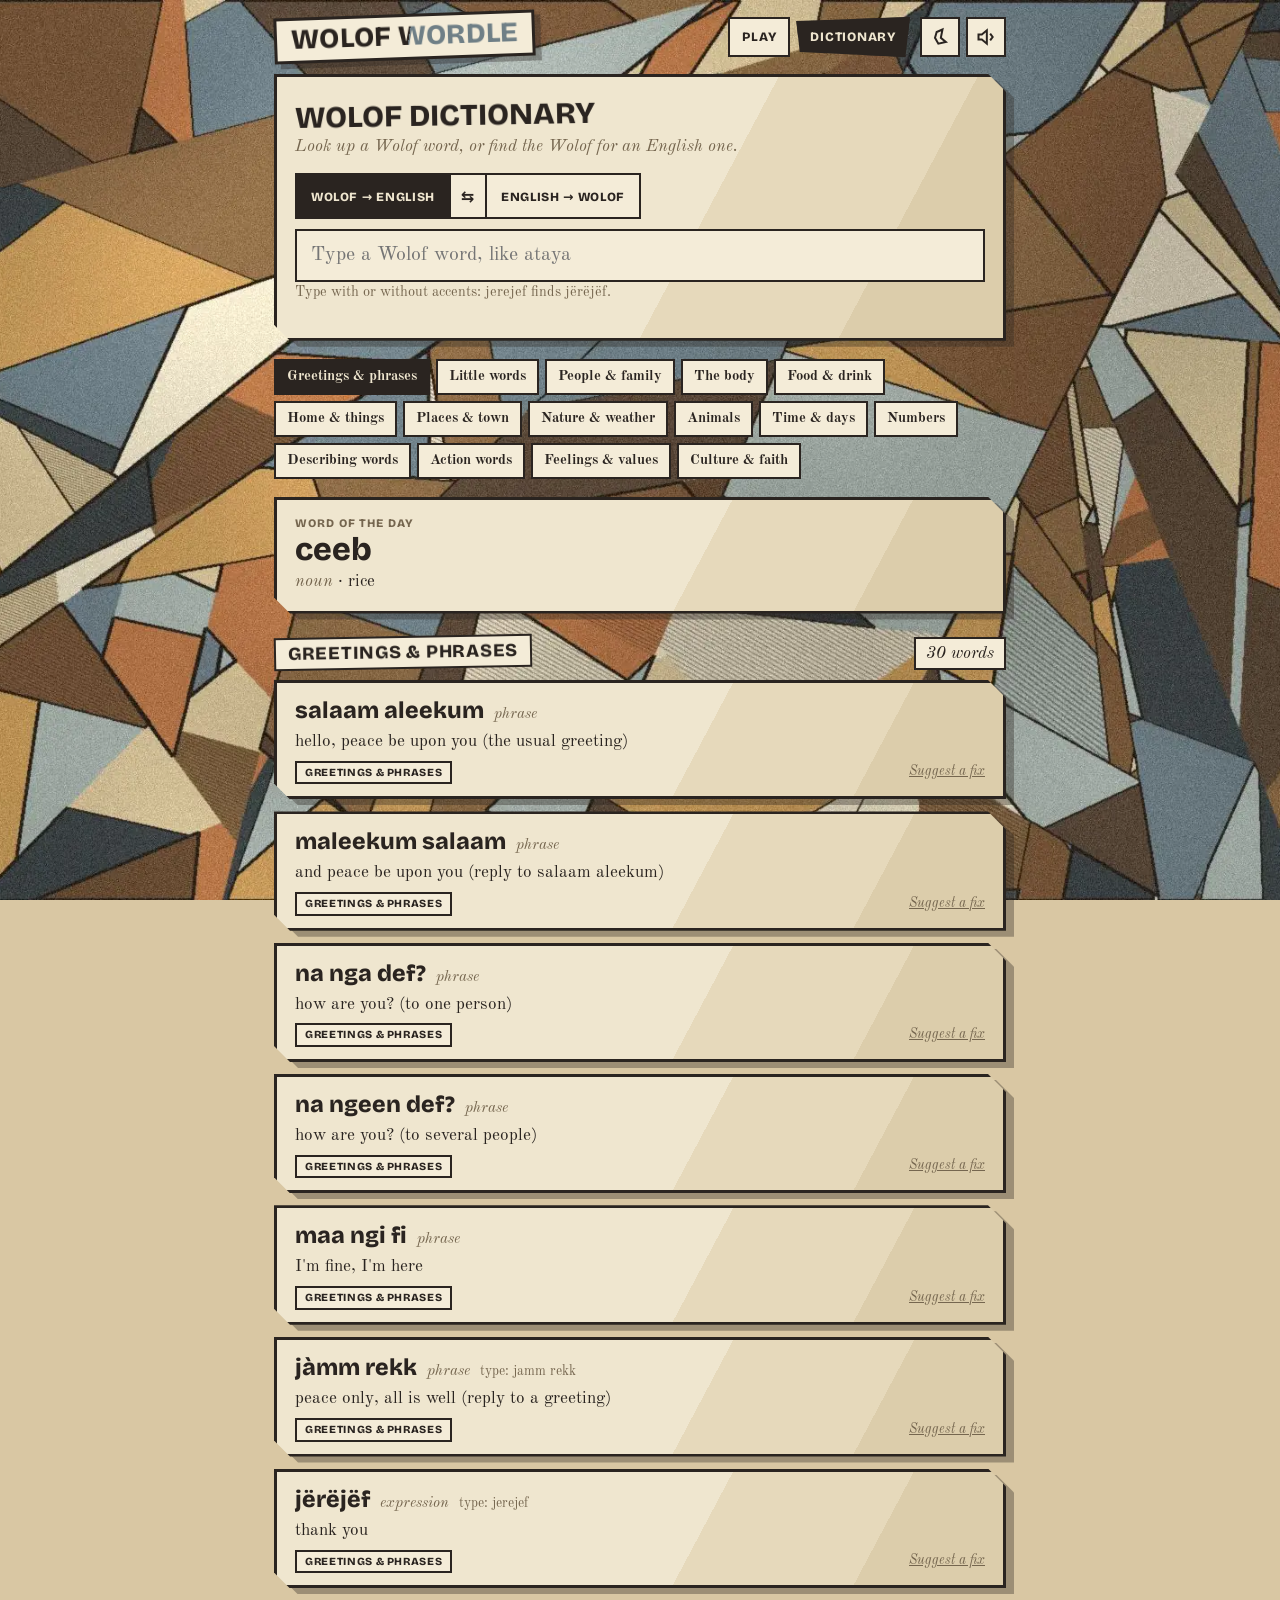
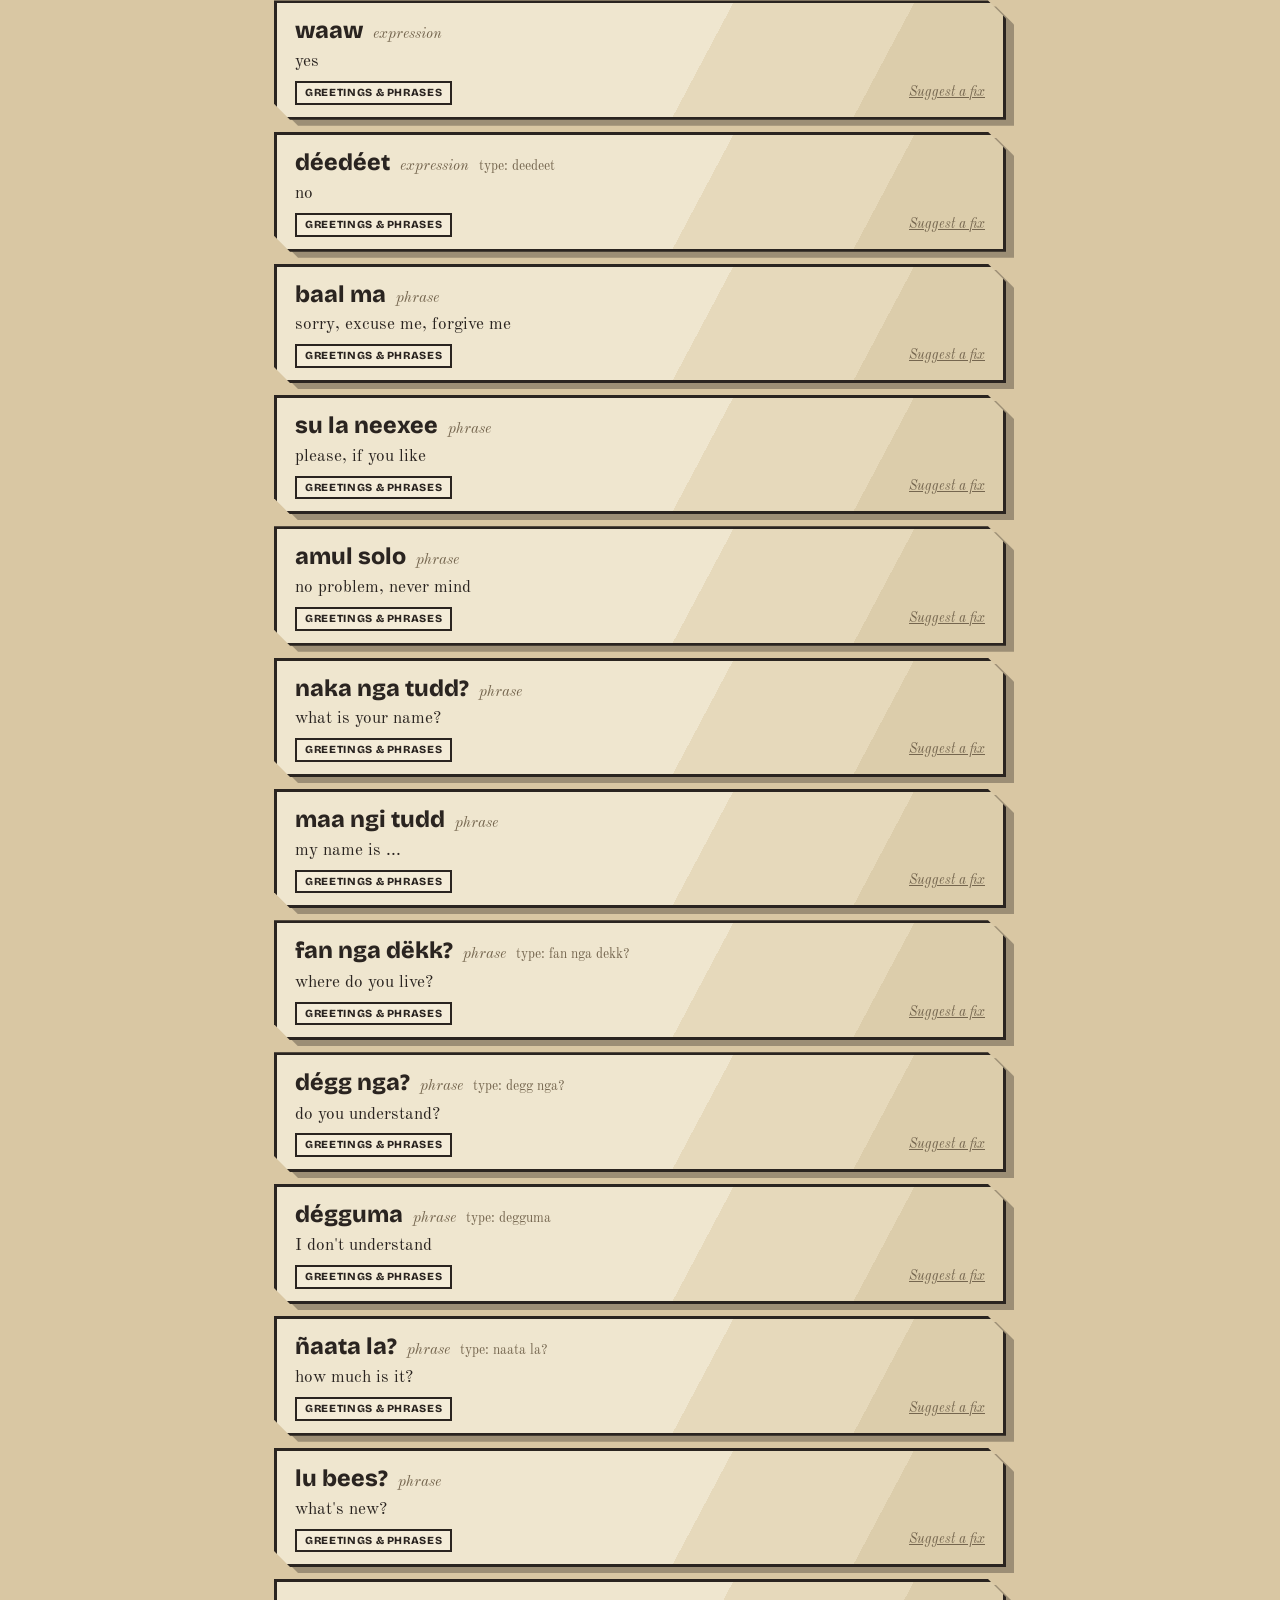
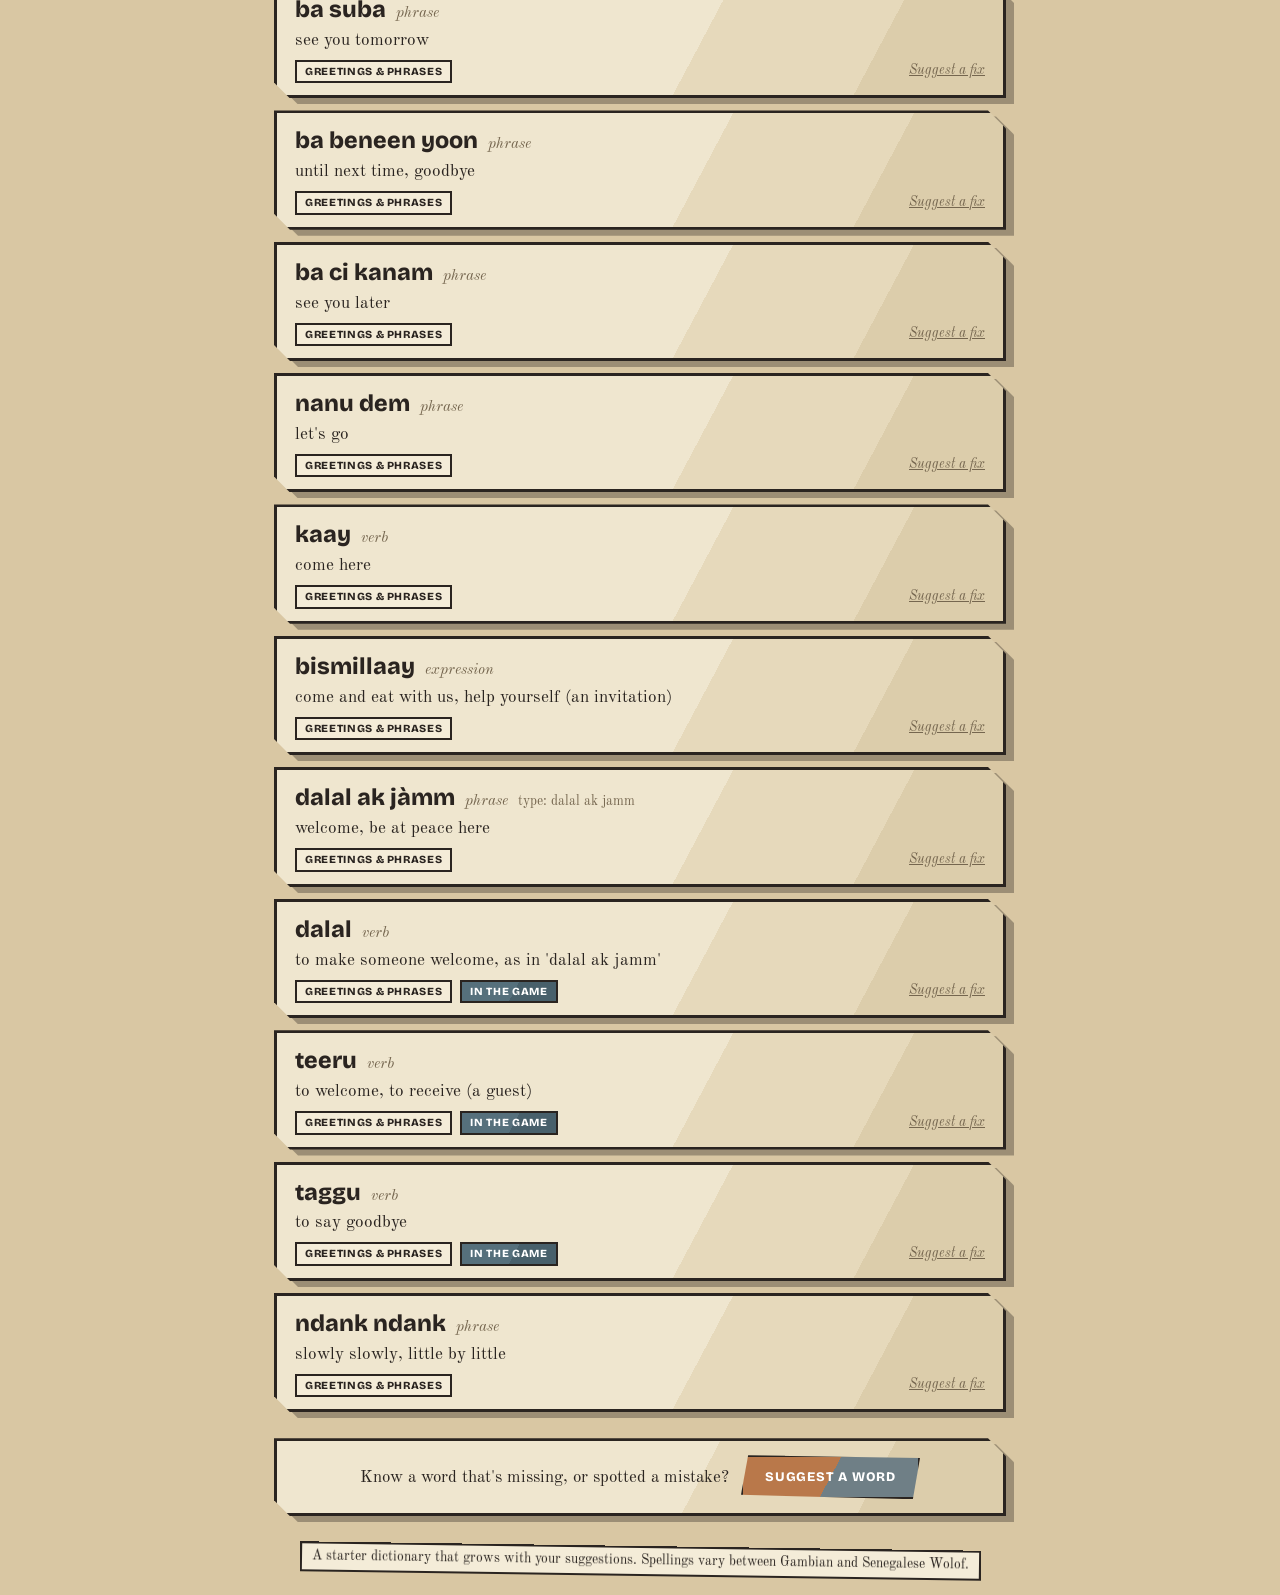
==== dictionary/index.html @ d40c1cae "Wolof Wordle: standalone site with a Wolof-English dictionary Game moved from PK Arcade, restyled wi" ====
<!DOCTYPE html>
<html lang="en">
<head>
  <meta charset="utf-8">
  <meta name="viewport" content="width=device-width, initial-scale=1">
  <title>Wolof Dictionary: Wolof to English and English to Wolof</title>
  <meta name="description" content="Free Wolof-English dictionary. Look up a Wolof word, or find the Wolof for an English word. Search works without accents.">
  <meta property="og:title" content="Wolof Dictionary">
  <meta property="og:description" content="Look up Wolof words in English, and English words in Wolof.">
  <meta name="theme-color" content="#d9c7a3">
  <link rel="manifest" href="../manifest.webmanifest">
  <link rel="icon" href="../icon.svg" type="image/svg+xml">
  <link rel="preload" href="../assets/fonts/bricolage-grotesque-800.woff2" as="font" type="font/woff2" crossorigin>
  <script src="../assets/theme.js"></script>
  <link rel="stylesheet" href="../assets/site.css?v=1">
  <style>
    .search { padding: 18px 18px 20px; }
    .search h1 { font-size: clamp(1.4rem, 5vw, 1.9rem); text-transform: uppercase; transform: rotate(-1deg); margin-bottom: 4px; }
    .search > p { margin: 0 0 14px; }
    .dir { display: inline-flex; border: 2px solid var(--line); margin-bottom: 10px; background: var(--plaque); }
    .dir button {
      min-height: 42px; padding: 0 14px; border: 0; background: none; cursor: pointer;
      font: 800 0.78rem var(--display); text-transform: uppercase; letter-spacing: 0.05em;
    }
    .dir button[aria-pressed='true'] { background: var(--ink); color: var(--paper); }
    .dir .swap { border-left: 2px solid var(--line); border-right: 2px solid var(--line); padding: 0 10px; font-size: 1rem; }
    .box { position: relative; }
    .box input { font-size: 1.25rem; padding: 12px 44px 12px 14px; }
    .box .clear { position: absolute; right: 6px; top: 50%; transform: translateY(-50%); width: 34px; height: 34px; border: 0; background: none; cursor: pointer; font-size: 1.4rem; color: var(--muted); }
    .hint { margin: 8px 0 0; font-size: 0.9rem; }

    .cats { display: flex; flex-wrap: wrap; gap: 6px; margin: 18px 0 4px; }
    .cats button {
      min-height: 36px; padding: 0 11px; cursor: pointer; background: var(--plaque); border: 2px solid var(--line);
      font: 700 0.92rem var(--body);
    }
    .cats button[aria-pressed='true'] { background: var(--ink); color: var(--paper); }

    .head-row { display: flex; align-items: baseline; justify-content: space-between; gap: 10px; flex-wrap: wrap; margin: 22px 0 10px; }
    .head-row h2 { margin: 0; background: var(--plaque); border: 2px solid var(--line); padding: 4px 12px; transform: rotate(-1deg); }
    .head-row .count { background: var(--plaque); border: 2px solid var(--line); padding: 2px 10px; font-style: italic; }

    .results { display: grid; gap: 12px; }
    .entry { padding: 14px 18px 12px; }
    .entry:nth-child(3n+2) { transform: rotate(0.4deg); }
    .entry:nth-child(3n) { transform: rotate(-0.35deg); }
    .entry .top { display: flex; align-items: baseline; gap: 10px; flex-wrap: wrap; }
    .entry .hw { font: 800 1.45rem/1.2 var(--display); margin: 0; }
    .entry .pos { font: italic 0.95rem var(--body); color: var(--muted); }
    .entry .typed { font-size: 0.85rem; color: var(--muted); }
    .entry .en { margin: 4px 0 6px; font-size: 1.08rem; }
    .entry .meta { display: flex; gap: 8px; align-items: center; flex-wrap: wrap; font-size: 0.85rem; }
    .tag { border: 2px solid var(--line); padding: 0 8px; background: var(--plaque); font: 800 0.68rem/1.8 var(--display); text-transform: uppercase; letter-spacing: 0.06em; }
    .tag.game { background: linear-gradient(118deg, var(--ok) 55%, var(--ok-2) 55%); color: var(--tile-on); }
    .linkbtn { background: none; border: 0; padding: 0; cursor: pointer; text-decoration: underline; font-style: italic; color: var(--muted); margin-left: auto; }
    mark { background: color-mix(in srgb, var(--near) 55%, transparent); color: inherit; padding: 0 1px; }
    [data-theme='blueperiod'] mark { background: var(--near); color: #0b1626; }

    .empty { padding: 20px; text-align: center; }
    .empty p { margin: 0 0 12px; }
    .wotd { padding: 16px 18px; margin-top: 18px; }
    .wotd .label { font: 800 0.72rem var(--display); text-transform: uppercase; letter-spacing: 0.08em; color: var(--muted); }
    .wotd .hw { font: 800 2rem/1.1 var(--display); margin: 2px 0; }
    .suggest-bar { display: flex; align-items: center; justify-content: center; gap: 12px; flex-wrap: wrap; margin: 26px 0 0; padding: 14px; }
    .suggest-bar p { margin: 0; }

    .seg { display: flex; border: 2px solid var(--line); background: var(--plaque); }
    .seg label { flex: 1; margin: 0; text-align: center; cursor: pointer; padding: 9px 6px; }
    .seg input { position: absolute; opacity: 0; }
    .seg label:has(input:checked) { background: var(--ink); color: var(--paper); }
    .seg label:has(input:focus-visible) { outline: 3px solid var(--ochre); outline-offset: -3px; }
    .hp { position: absolute; left: -9999px; }
    .sent { text-align: center; }
  </style>
</head>
<body data-page="dictionary">
  <main>
    <div class="wrap-shadow">
      <section class="card search">
        <h1>Wolof dictionary</h1>
        <p class="muted italic">Look up a Wolof word, or find the Wolof for an English one.</p>
        <div class="dir" role="group" aria-label="Search direction">
          <button id="dirWo" aria-pressed="true">Wolof &rarr; English</button>
          <button class="swap" id="swap" aria-label="Swap direction">&#8646;</button>
          <button id="dirEn" aria-pressed="false">English &rarr; Wolof</button>
        </div>
        <div class="box">
          <label for="q" class="sr">Search</label>
          <input class="field" id="q" type="search" autocomplete="off" autocapitalize="off" spellcheck="false" enterkeyhint="search">
          <button class="clear" id="clear" aria-label="Clear search" hidden>&times;</button>
        </div>
        <p class="hint muted" id="hint"></p>
      </section>
    </div>

    <div id="browse">
      <div class="cats" id="cats" role="group" aria-label="Browse by topic"></div>
      <div class="wrap-shadow"><section class="card wotd" id="wotd"></section></div>
    </div>

    <div class="head-row"><h2 id="listTitle"></h2><span class="count" id="count"></span></div>
    <div class="results" id="results" aria-live="polite"></div>

    <div class="wrap-shadow"><div class="card suggest-bar">
      <p>Know a word that's missing, or spotted a mistake?</p>
      <button class="btn primary" id="suggestBtn">Suggest a word</button>
    </div></div>
  </main>
  <footer class="foot"><span>A starter dictionary that grows with your suggestions. Spellings vary between Gambian and Senegalese Wolof.</span></footer>

  <dialog id="suggest">
    <form id="sForm" method="dialog">
      <h2 id="sTitle">Suggest a word</h2>
      <div class="seg" role="radiogroup" aria-label="What are you sending?">
        <label><input type="radio" name="kind" value="new" checked> A new word</label>
        <label><input type="radio" name="kind" value="fix"> A correction</label>
      </div>
      <label for="sWo">Wolof word</label>
      <input class="field" id="sWo" name="wolof" required maxlength="80" autocomplete="off" autocapitalize="off">
      <label for="sEn">What it means in English</label>
      <input class="field" id="sEn" name="english" required maxlength="200" autocomplete="off">
      <label for="sNote">Anything else <span class="muted">(how it's used, a correction, where it's said)</span></label>
      <textarea class="field" id="sNote" name="note" maxlength="600"></textarea>
      <label for="sName">Your name <span class="muted">(optional, to thank you)</span></label>
      <input class="field" id="sName" name="who" maxlength="60" autocomplete="name">
      <input class="hp" name="website" tabindex="-1" autocomplete="off" aria-hidden="true">
      <div class="row" style="justify-content:center;margin-top:16px">
        <button class="btn primary" type="submit" id="sSend">Send</button>
        <button class="btn" type="button" id="sCancel">Cancel</button>
      </div>
    </form>
    <div class="sent" id="sDone" hidden>
      <h2>Jërëjëf!</h2>
      <p id="sDoneMsg">Thank you. Your word will be checked before it's added.</p>
      <button class="btn primary" id="sClose">Close</button>
    </div>
  </dialog>

  <script src="../assets/site.js?v=1"></script>
  <script src="../data/words.js?v=1"></script>
  <script src="../data/dict.js?v=1"></script>
  <script>
    const $ = id => document.getElementById(id);
    const POS = { n: "noun", v: "verb", adj: "describing word", adv: "adverb", num: "number", pron: "pronoun", q: "question word", phr: "phrase", intj: "expression", conj: "joining word" };
    const gameWords = new Set(WORDS.map(w => w[0]));

    // Every Wordle answer is in the dictionary; anything added to words.js later shows up too.
    const entries = DICT.map(([w, pos, en, cat]) => ({ w, pos, en, cat }));
    const have = new Set(entries.map(e => plain(e.w)));
    WORDS.forEach(([w, en]) => { if (!have.has(w)) entries.push({ w, pos: "", en, cat: "more" }); });
    const cats = { ...CATEGORIES };
    if (entries.some(e => e.cat === "more")) cats.more = "More words";
    entries.forEach(e => {
      e.key = plain(e.w).replace(/[?!.]/g, "").trim();
      e.game = gameWords.has(e.key);
      // the English meaning split into its senses, without the bits in brackets: "to go back, to return" -> ["go back", "return"]
      e.senses = e.en.toLowerCase().replace(/\([^)]*\)/g, "").split(/[;,]/).map(s => s.trim().replace(/^(to|a|an|the) /, "")).filter(Boolean);
    });

    let dir = "wo", cat = "greet";

    // ---------- search ----------
    function searchWolof(q) {
      const p = plain(q).replace(/[?!.]/g, "").trim();
      if (!p) return [];
      return entries.map(e => {
        let s = 0;
        if (e.key === p) s = 100;
        else if (e.key.startsWith(p)) s = 80 - (e.key.length - p.length);
        else if (e.key.split(/[\s-]/).some(part => part.startsWith(p))) s = 60;
        else if (p.length > 2 && e.key.includes(p)) s = 40;
        return [s, e];
      }).filter(x => x[0] > 0).sort((a, b) => b[0] - a[0] || a[1].key.length - b[1].key.length).map(x => x[1]);
    }
    function searchEnglish(q) {
      const p = q.toLowerCase().trim().replace(/^(to|a|an|the) /, "");
      if (!p) return [];
      const word = new RegExp("\\b" + p.replace(/[.*+?^${}()|[\]\\]/g, "\\$&"));
      return entries.map(e => {
        let s = 0;
        if (e.senses.includes(p)) s = 100 - e.senses.indexOf(p) * 5;
        else if (e.senses.some(x => x.startsWith(p + " ") || x.endsWith(" " + p))) s = 70;
        else if (word.test(e.en.toLowerCase())) s = 50;
        else if (p.length > 2 && e.en.toLowerCase().includes(p)) s = 20;
        return [s, e];
      }).filter(x => x[0] > 0).sort((a, b) => b[0] - a[0] || a[1].en.length - b[1].en.length).map(x => x[1]);
    }

    // ---------- drawing ----------
    function highlight(text, q, wolof) {
      const safe = escapeHtml(text);
      if (!q) return safe;
      if (wolof) {
        // match on the accent-free form but mark the real letters
        const p = plain(q).trim(), i = plain(text).indexOf(p);
        if (!p || i < 0) return safe;
        return escapeHtml(text.slice(0, i)) + "<mark>" + escapeHtml(text.slice(i, i + p.length)) + "</mark>" + escapeHtml(text.slice(i + p.length));
      }
      const p = q.toLowerCase().trim().replace(/^(to|a|an|the) /, "");
      if (p.length < 2) return safe;
      return safe.replace(new RegExp("(" + escapeHtml(p).replace(/[.*+?^${}()|[\]\\]/g, "\\$&") + ")", "gi"), "<mark>$1</mark>");
    }
    function card(e, q, qdir) {
      const typed = plain(e.w) !== e.w.toLowerCase() ? `<span class="typed">type: ${escapeHtml(plain(e.w))}</span>` : "";
      return `<article class="wrap-shadow"><div class="card entry">
        <div class="top"><h3 class="hw">${highlight(e.w, qdir === "wo" ? q : "", true)}</h3>${e.pos ? `<span class="pos">${POS[e.pos]}</span>` : ""}${typed}</div>
        <p class="en">${highlight(e.en, qdir === "en" ? q : "", false)}</p>
        <div class="meta"><span class="tag">${escapeHtml(cats[e.cat] || "")}</span>${e.game ? '<span class="tag game" title="This word can come up in Wolof Wordle">In the game</span>' : ""}
          <button class="linkbtn" data-fix="${escapeHtml(e.w)}">Suggest a fix</button></div>
      </div></article>`;
    }

    function render() {
      const q = $("q").value;
      $("clear").hidden = !q;
      $("hint").textContent = dir === "wo"
        ? "Type with or without accents: jerejef finds jërëjëf."
        : "Try: water, friend, thank you, to go";
      $("q").placeholder = dir === "wo" ? "Type a Wolof word, like ataya" : "Type an English word, like water";
      $("dirWo").setAttribute("aria-pressed", dir === "wo");
      $("dirEn").setAttribute("aria-pressed", dir === "en");
      const url = new URL(location.href);
      url.search = "";
      if (q) url.searchParams.set("q", q);
      if (dir === "en") url.searchParams.set("d", "en");
      history.replaceState(null, "", url);

      if (!q.trim()) {
        $("browse").hidden = false;
        $("cats").querySelectorAll("button").forEach(b => b.setAttribute("aria-pressed", b.dataset.cat === cat));
        const list = entries.filter(e => e.cat === cat);
        $("listTitle").textContent = cats[cat];
        $("count").textContent = `${list.length} words`;
        $("results").innerHTML = list.map(e => card(e)).join("");
        return;
      }
      $("browse").hidden = true;
      let found = dir === "wo" ? searchWolof(q) : searchEnglish(q), shownDir = dir, note = "";
      if (!found.length) {
        // nothing this way round: maybe they typed English in the Wolof box, or the other way
        const other = dir === "wo" ? searchEnglish(q) : searchWolof(q);
        if (other.length) { found = other; shownDir = dir === "wo" ? "en" : "wo"; note = dir === "wo" ? " (searched the English meanings)" : " (searched the Wolof words)"; }
      }
      $("listTitle").textContent = `Results for “${q.trim()}”`;
      $("count").textContent = found.length ? `${found.length} found${note}` : "nothing yet";
      if (!found.length) {
        $("results").innerHTML = `<div class="wrap-shadow"><div class="card empty">
          <p><b>“${escapeHtml(q.trim())}”</b> isn't in the dictionary yet.</p>
          <p class="muted">The dictionary is new and grows with suggestions from people who speak Wolof.</p>
          <button class="btn primary" id="suggestMissing">Suggest it</button></div></div>`;
        $("suggestMissing").onclick = () => openSuggest("new", dir === "wo" ? q.trim() : "", dir === "en" ? q.trim() : "");
        return;
      }
      $("results").innerHTML = found.slice(0, 60).map(e => card(e, q, shownDir)).join("");
    }

    // word of the day: never a Wordle answer, so it can't spoil the game
    function wordOfTheDay() {
      const pool = entries.filter(e => !e.game && e.cat !== "numbers");
      const e = pool[Math.floor(seededRandom(dayNumber() + 77)() * pool.length)];
      $("wotd").innerHTML = `<div class="label">Word of the day</div><div class="hw">${escapeHtml(e.w)}</div>
        <div><span class="muted italic">${POS[e.pos] || ""}</span> &middot; ${escapeHtml(e.en)}</div>`;
    }

    // ---------- controls ----------
    $("cats").innerHTML = Object.entries(cats).map(([k, v]) => `<button data-cat="${k}" aria-pressed="false">${v}</button>`).join("");
    $("cats").onclick = e => { const b = e.target.closest("button"); if (b) { cat = b.dataset.cat; render(); } };
    $("dirWo").onclick = () => { dir = "wo"; render(); $("q").focus(); };
    $("dirEn").onclick = () => { dir = "en"; render(); $("q").focus(); };
    $("swap").onclick = () => { dir = dir === "wo" ? "en" : "wo"; render(); $("q").focus(); };
    let t;
    $("q").addEventListener("input", () => { clearTimeout(t); t = setTimeout(render, 90); });
    $("q").addEventListener("keydown", e => { if (e.key === "Enter") { e.preventDefault(); $("q").blur(); } });
    $("clear").onclick = () => { $("q").value = ""; render(); $("q").focus(); };
    $("results").addEventListener("click", e => {
      const b = e.target.closest("[data-fix]");
      if (b) { const en = entries.find(x => x.w === b.dataset.fix); openSuggest("fix", b.dataset.fix, en ? en.en : ""); }
    });

    // ---------- suggestions ----------
    // Sent to /api/suggest (a Cloudflare Pages Function). With no signal, they wait on the
    // phone and go out the next time the dictionary opens.
    const dlg = $("suggest"), form = $("sForm");
    function openSuggest(kind = "new", wolof = "", english = "") {
      form.reset();
      form.kind.value = kind;
      form.wolof.value = wolof; form.english.value = english;
      form.who.value = store.get("name", "");
      $("sTitle").textContent = kind === "fix" ? "Suggest a correction" : "Suggest a word";
      form.hidden = false; $("sDone").hidden = true;
      dlg.showModal();
      (wolof ? (kind === "fix" ? form.note : form.english) : form.wolof).focus();
    }
    form.addEventListener("change", e => { if (e.target.name === "kind") $("sTitle").textContent = form.kind.value === "fix" ? "Suggest a correction" : "Suggest a word"; });
    async function send(item) {
      const res = await fetch(new URL("api/suggest", ROOT), { method: "POST", headers: { "Content-Type": "application/json" }, body: JSON.stringify(item) });
      if (!res.ok) throw new Error(res.status);
    }
    form.addEventListener("submit", async e => {
      e.preventDefault();
      const item = Object.fromEntries(new FormData(form));
      item.wolof = item.wolof.trim(); item.english = item.english.trim();
      if (!item.wolof || !item.english) return;
      if (item.who) store.set("name", item.who.trim());
      $("sSend").disabled = true;
      try { await send(item); $("sDoneMsg").textContent = "Thank you. Your suggestion will be checked before it's added."; }
      catch {
        const outbox = store.get("outbox", []); outbox.push(item); store.set("outbox", outbox);
        $("sDoneMsg").textContent = "Saved on your phone. It will send by itself next time you're online and open the dictionary.";
      }
      $("sSend").disabled = false;
      sfx.ok();
      form.hidden = true; $("sDone").hidden = false;
    });
    $("sCancel").onclick = () => dlg.close();
    $("sClose").onclick = () => dlg.close();
    $("suggestBtn").onclick = () => openSuggest("new", dir === "wo" ? $("q").value.trim() : "", dir === "en" ? $("q").value.trim() : "");
    (async function flushOutbox() {
      const outbox = store.get("outbox", []);
      if (!outbox.length || !navigator.onLine) return;
      const left = [];
      for (const item of outbox) { try { await send(item); } catch { left.push(item); } }
      store.set("outbox", left);
    })();

    // ---------- start ----------
    const params = new URLSearchParams(location.search);
    if (params.get("d") === "en") dir = "en";
    $("q").value = params.get("q") || "";
    wordOfTheDay();
    render();
  </script>
</body>
</html>
---- assets/site.css ----
/* Wolof Wordle: two Picasso rooms borrowed from Jangal's gallery themes.
   Day   = Cubist      (faceted planes in ochre, umber and slate)
   Night = Blue Period (a quiet room painted only in blues)          */

@font-face { font-family: 'Bricolage Grotesque'; src: url('fonts/bricolage-grotesque-400.woff2') format('woff2'); font-weight: 400; font-display: swap; }
@font-face { font-family: 'Bricolage Grotesque'; src: url('fonts/bricolage-grotesque-800.woff2') format('woff2'); font-weight: 800; font-display: swap; }
@font-face { font-family: 'Old Standard TT'; src: url('fonts/old-standard-tt-400.woff2') format('woff2'); font-weight: 400; font-style: normal; font-display: swap; }
@font-face { font-family: 'Old Standard TT'; src: url('fonts/old-standard-tt-400i.woff2') format('woff2'); font-weight: 400; font-style: italic; font-display: swap; }
@font-face { font-family: 'Old Standard TT'; src: url('fonts/old-standard-tt-700.woff2') format('woff2'); font-weight: 700; font-style: normal; font-display: swap; }

:root, [data-theme='cubist'] {
  color-scheme: light;
  --bg: #d9c7a3;
  --paper: #efe6cf; --paper-2: #e6d9bb; --paper-3: #dccdab; --plaque: #f4ecd8;
  --ink: #2a2420; --ink-2: #4b3f33; --muted: #75664f;
  --line: #2a2420; --line-w: 3px;
  --slate: #6f7f86; --ochre: #b9784a; --umber: #8a6a46;
  --accent: #6f7f86; --on-accent: #fff;
  --ok: #56707c; --ok-2: #48606b; --near: #c98a3e; --near-2: #b57a31; --tile-on: #fff;
  --no: #5b4a3a; --no-2: #4e3f31; --no-ink: #d9c7a3;
  --shadow: rgba(42, 36, 32, 0.35);
  --art: url('art/cubist.webp');
  --card-bg: linear-gradient(118deg, var(--paper) 0 58%, var(--paper-2) 58% 81%, var(--paper-3) 81%);
  --title-bg: linear-gradient(100deg, var(--ink) 52%, var(--slate) 52%);
  --display: 'Bricolage Grotesque', 'Segoe UI', system-ui, sans-serif;
  --body: 'Old Standard TT', Georgia, 'Times New Roman', serif;
  --facet: polygon(0 0, calc(100% - 18px) 0, 100% 18px, 100% 100%, 16px 100%, 0 calc(100% - 16px));
}
[data-theme='blueperiod'] {
  color-scheme: dark;
  --bg: #0b1626;
  --paper: #11233b; --paper-2: #142a46; --paper-3: #17304f; --plaque: #0f1f35;
  --ink: #dbe6f1; --ink-2: #a9bdd2; --muted: #7890aa;
  --line: #050b14; --line-w: 3px;
  --slate: #8fb3d9; --ochre: #c9a96a; --umber: #5f87b3;
  --accent: #8fb3d9; --on-accent: #0b1626;
  --ok: #7fa6d1; --ok-2: #6b93c0; --near: #c9a96a; --near-2: #b6965a; --tile-on: #0b1626;
  --no: #34475f; --no-2: #2d3f55; --no-ink: #a3b5c9;
  --shadow: rgba(0, 0, 0, 0.5);
  --art: url('art/blueperiod.webp');
  --card-bg: linear-gradient(118deg, var(--paper) 0 58%, var(--paper-2) 58% 81%, var(--paper-3) 81%);
  --title-bg: linear-gradient(100deg, #dbe6f1 52%, #8fb3d9 52%);
}

* { box-sizing: border-box; }
html { -webkit-text-size-adjust: 100%; }
body {
  margin: 0; min-height: 100vh; min-height: 100dvh; color: var(--ink); font: 17px/1.5 var(--body);
  background: var(--bg) var(--art) center / cover fixed no-repeat;
  display: flex; flex-direction: column;
}
/* iOS ignores background-attachment: fixed; a fixed layer behaves the same everywhere */
body::before { content: ''; position: fixed; inset: 0; z-index: -1; background: var(--bg) var(--art) center / cover no-repeat; }
a { color: inherit; }
button, input, textarea, select { font: inherit; color: inherit; }
:focus-visible { outline: 3px solid var(--ochre); outline-offset: 2px; }
.sr { position: absolute; width: 1px; height: 1px; overflow: hidden; clip: rect(0 0 0 0); white-space: nowrap; }

/* ---------- top bar ---------- */
.topbar {
  display: flex; align-items: center; gap: 10px; flex-wrap: wrap;
  width: 100%; max-width: 760px; margin: 0 auto; padding: 14px 14px 6px;
}
.logo {
  display: inline-block; text-decoration: none; padding: 4px 14px 5px; transform: rotate(-2deg);
  background: var(--plaque); border: var(--line-w) solid var(--line); box-shadow: 6px 5px 0 var(--shadow);
  font: 800 clamp(1.3rem, 5vw, 1.75rem)/1.1 var(--display); text-transform: uppercase; letter-spacing: 0.01em;
}
.logo span { background: var(--title-bg); -webkit-background-clip: text; background-clip: text; color: transparent; }
.nav { display: flex; gap: 6px; margin-left: auto; }
.nav a, .iconbtn {
  display: inline-grid; place-items: center; min-height: 40px; padding: 0 12px; text-decoration: none; cursor: pointer;
  background: var(--plaque); border: 2px solid var(--line); font: 800 0.8rem var(--display); text-transform: uppercase; letter-spacing: 0.06em;
}
.nav a[aria-current='page'] { background: var(--ink); color: var(--paper); clip-path: polygon(0 10%, 100% 0, 96% 100%, 3% 88%); }
.nav a:hover { background: var(--paper-3); }
.nav a[aria-current='page']:hover { background: var(--ink); }
.tools { display: flex; gap: 6px; }
.iconbtn { width: 40px; padding: 0; }
.iconbtn svg { width: 20px; height: 20px; }
@media (max-width: 520px) {
  .topbar { gap: 8px; }
  .nav { order: 3; margin-left: 0; width: 100%; }
  .nav a { flex: 1; }
  .tools { margin-left: auto; }
}

/* ---------- the faceted card ---------- */
main { width: 100%; max-width: 760px; margin: 0 auto; padding: 8px 14px 24px; flex: 1; }
.card {
  background: var(--card-bg); border: var(--line-w) solid var(--line); clip-path: var(--facet);
  padding: 18px; filter: drop-shadow(8px 6px 0 var(--shadow));
}
.wrap-shadow { filter: drop-shadow(8px 6px 0 var(--shadow)); }
.wrap-shadow > .card { filter: none; }
h1, h2, h3 { font-family: var(--display); font-weight: 800; line-height: 1.15; margin: 0 0 10px; }
h2 { font-size: 1.15rem; text-transform: uppercase; letter-spacing: 0.04em; }
.muted { color: var(--muted); }
.center { text-align: center; }
.italic { font-style: italic; }

/* ---------- buttons ---------- */
.btn {
  display: inline-flex; align-items: center; justify-content: center; gap: 8px; min-height: 44px; padding: 0 16px; cursor: pointer;
  background: var(--plaque); border: 2px solid var(--line); text-decoration: none;
  font: 800 0.82rem var(--display); text-transform: uppercase; letter-spacing: 0.06em;
}
.btn:hover { background: var(--paper-3); }
.btn:active { transform: translate(1px, 2px); }
.btn.primary {
  color: #fff; border-color: var(--line); background: linear-gradient(118deg, var(--ochre) 50%, var(--slate) 50%);
  clip-path: polygon(4% 0, 100% 6%, 96% 100%, 0 90%); padding: 0 22px;
}
[data-theme='blueperiod'] .btn.primary { color: #0b1626; background: linear-gradient(118deg, #b9d0e8 50%, #8fb3d9 50%); }
.btn.primary:hover { filter: brightness(1.07); }
.btn.on { background: var(--ink); color: var(--paper); }
.row { display: flex; gap: 8px; flex-wrap: wrap; }

/* ---------- dialogs ---------- */
dialog {
  width: min(92vw, 440px); max-height: 88vh; overflow: auto; padding: 22px; color: var(--ink);
  background: var(--card-bg); border: var(--line-w) solid var(--line); clip-path: var(--facet);
}
dialog::backdrop { background: rgba(20, 16, 12, 0.6); }
[data-theme='blueperiod'] dialog::backdrop { background: rgba(2, 6, 12, 0.7); }
dialog h2 { font-size: 1.35rem; transform: rotate(-1deg); }
dialog p { margin: 0 0 10px; }
.x { position: absolute; top: 12px; right: 18px; }

/* ---------- forms ---------- */
label { display: block; font: 800 0.75rem var(--display); text-transform: uppercase; letter-spacing: 0.06em; margin: 12px 0 4px; }
label .muted { text-transform: none; letter-spacing: 0; font: italic 400 0.85rem var(--body); }
.field {
  width: 100%; padding: 10px 12px; background: var(--plaque); border: 2px solid var(--line); border-radius: 0;
  font: 1.05rem var(--body);
}
textarea.field { min-height: 70px; resize: vertical; }
.field:focus { outline: 3px solid var(--ochre); outline-offset: 0; }

/* ---------- toast ---------- */
.toast {
  position: fixed; left: 50%; top: 84px; transform: translate(-50%, -12px) rotate(-1.5deg); opacity: 0; pointer-events: none; z-index: 50;
  padding: 8px 16px; background: var(--ink); color: var(--paper); border: 2px solid var(--line);
  font: 800 0.95rem var(--display); transition: opacity .18s, transform .18s; max-width: 90vw; text-align: center;
}
.toast.show { opacity: 1; transform: translate(-50%, 0) rotate(-1.5deg); }

/* ---------- footer ---------- */
.foot { text-align: center; padding: 6px 14px 18px; font-size: 0.85rem; }
.foot span { background: var(--plaque); border: 2px solid var(--line); padding: 3px 10px; display: inline-block; transform: rotate(0.8deg); }

/* ---------- confetti (cubist shards) ---------- */
canvas.fx { position: fixed; inset: 0; pointer-events: none; z-index: 60; }

@media (prefers-reduced-motion: reduce) {
  *, *::before, *::after { animation-duration: 0.01ms !important; transition-duration: 0.01ms !important; }
}
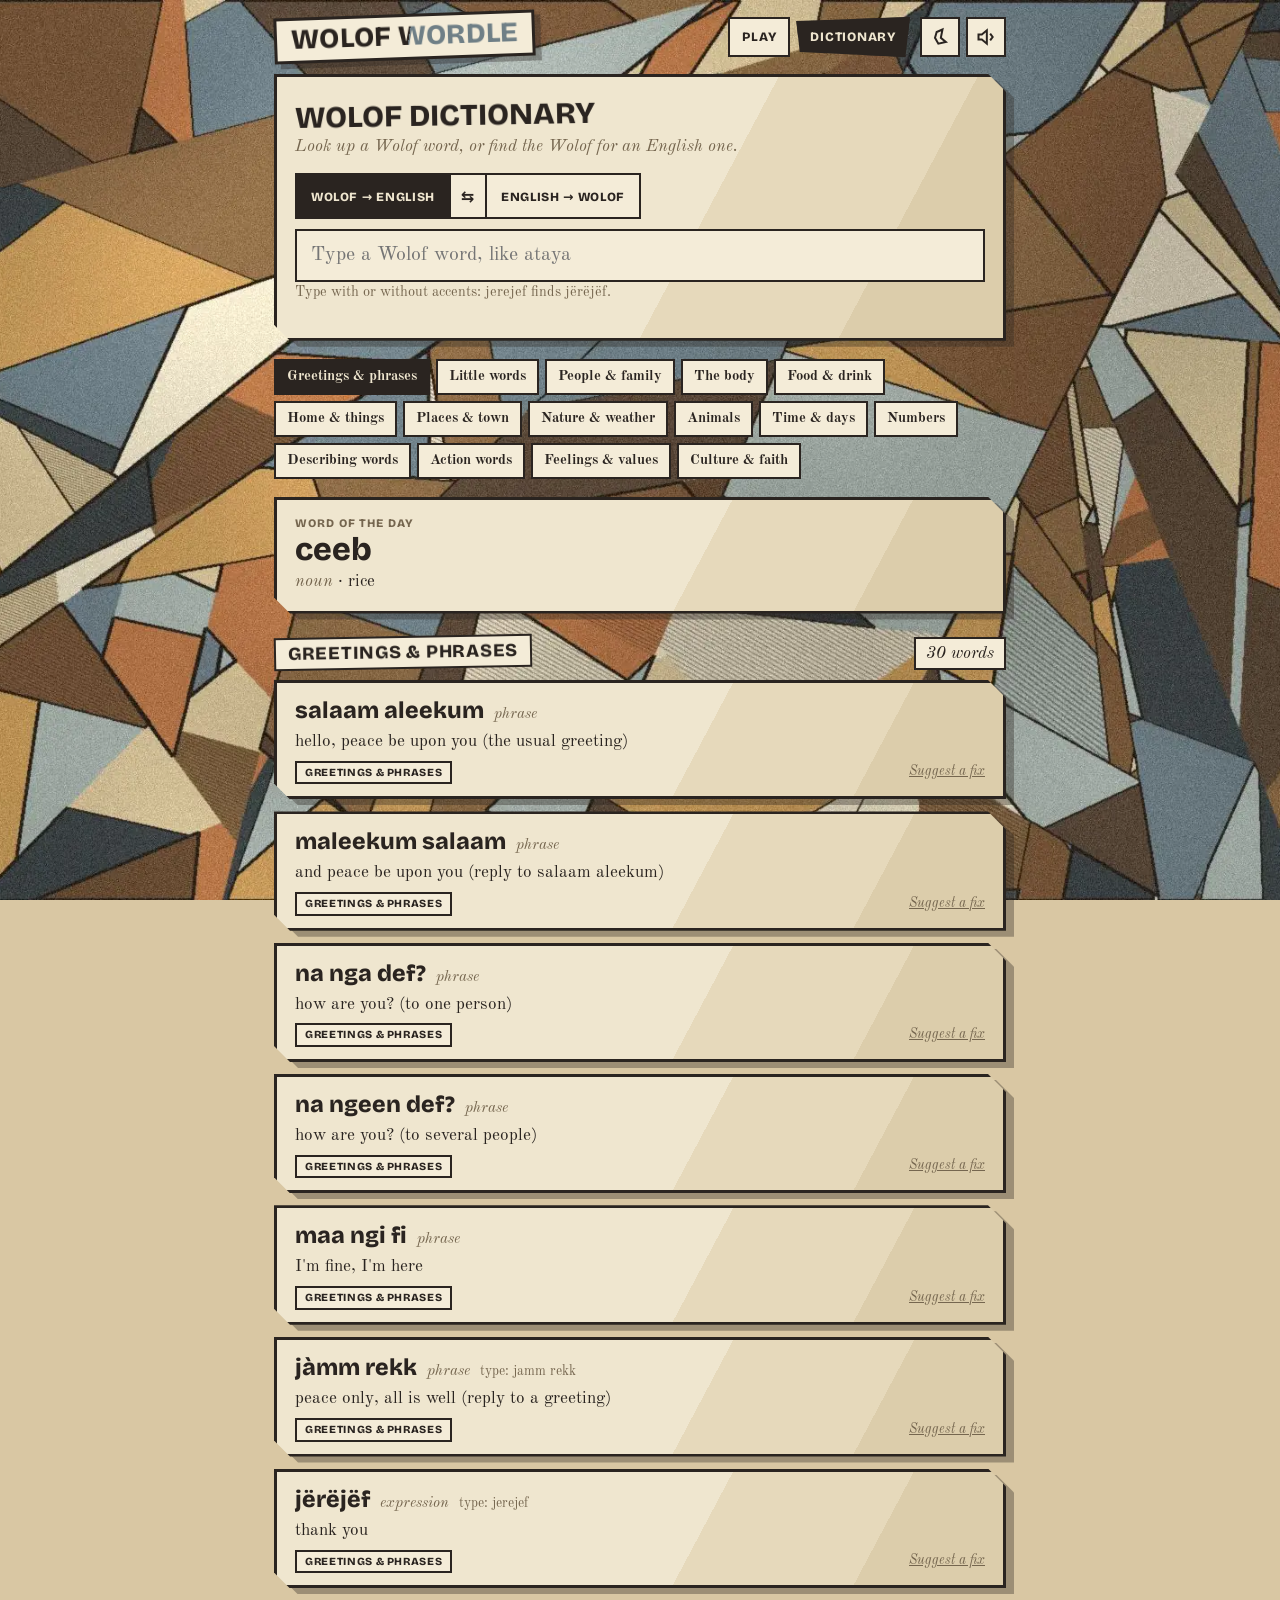
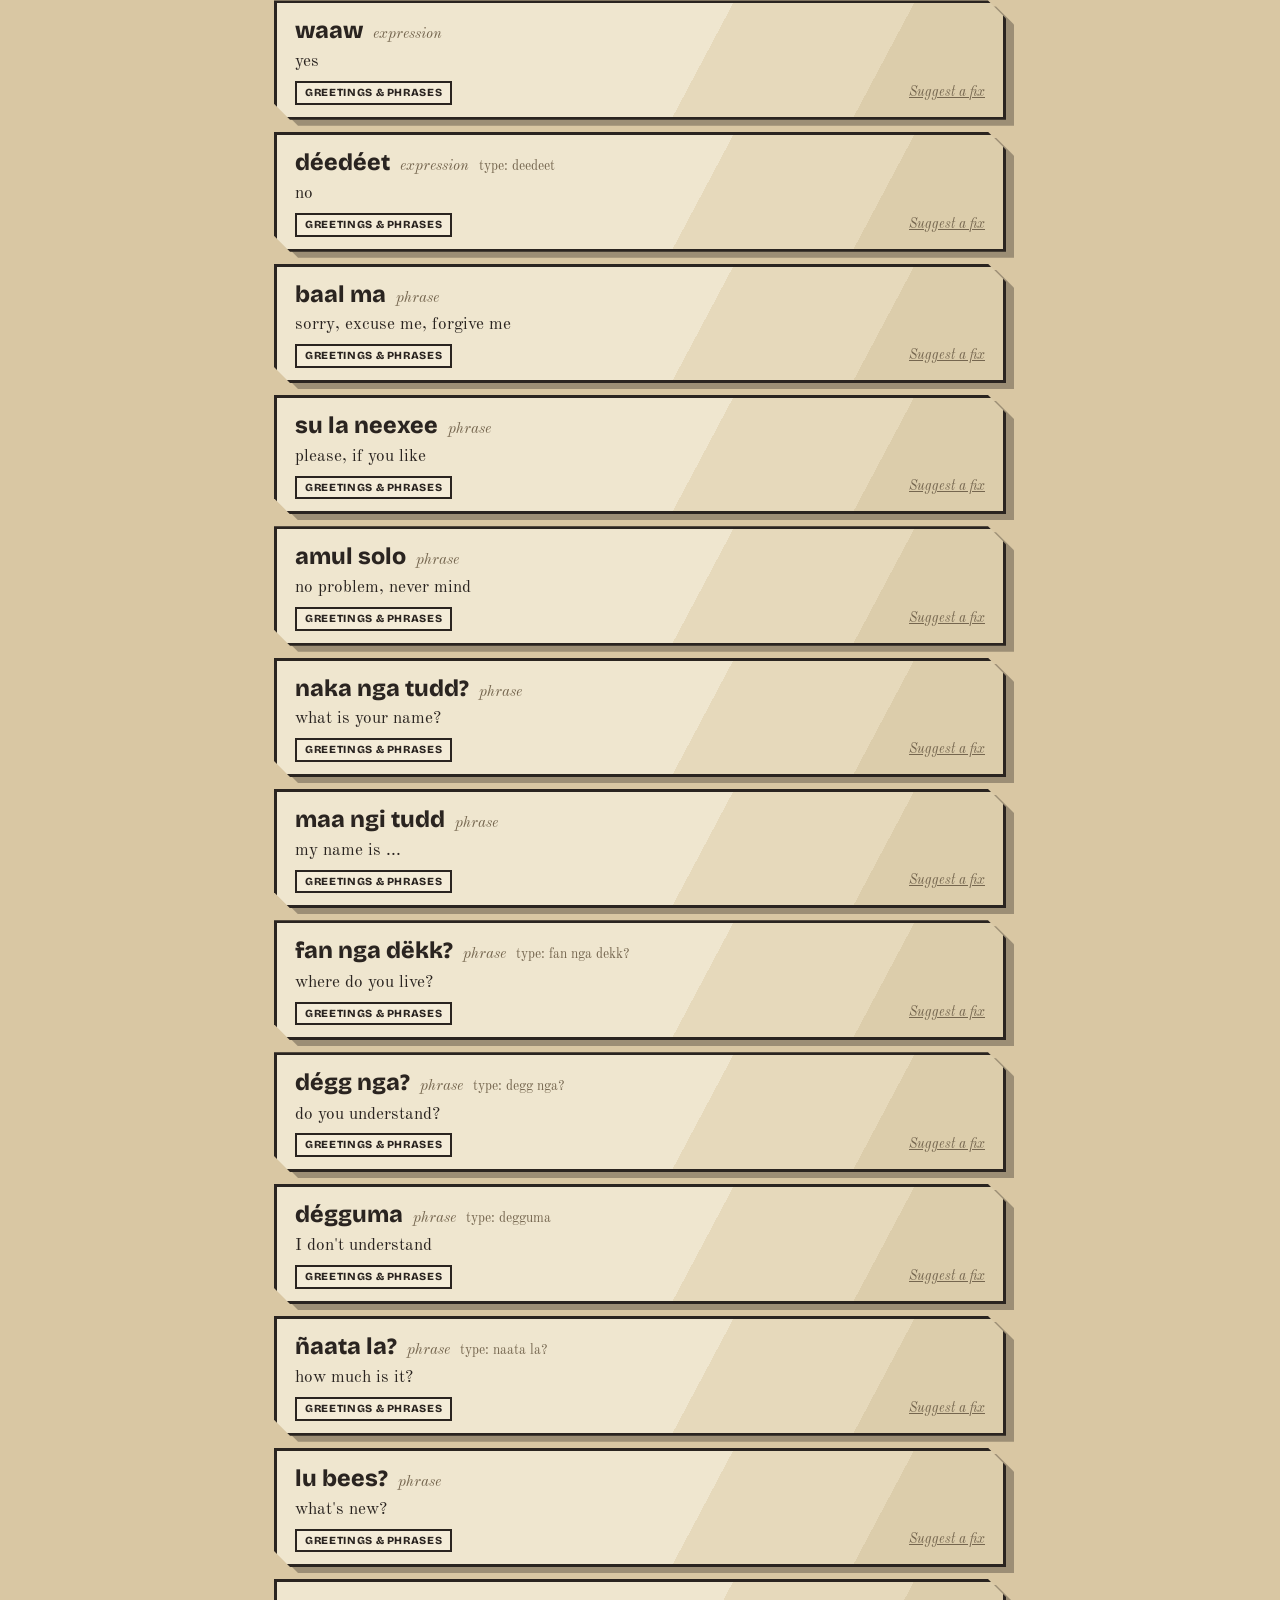
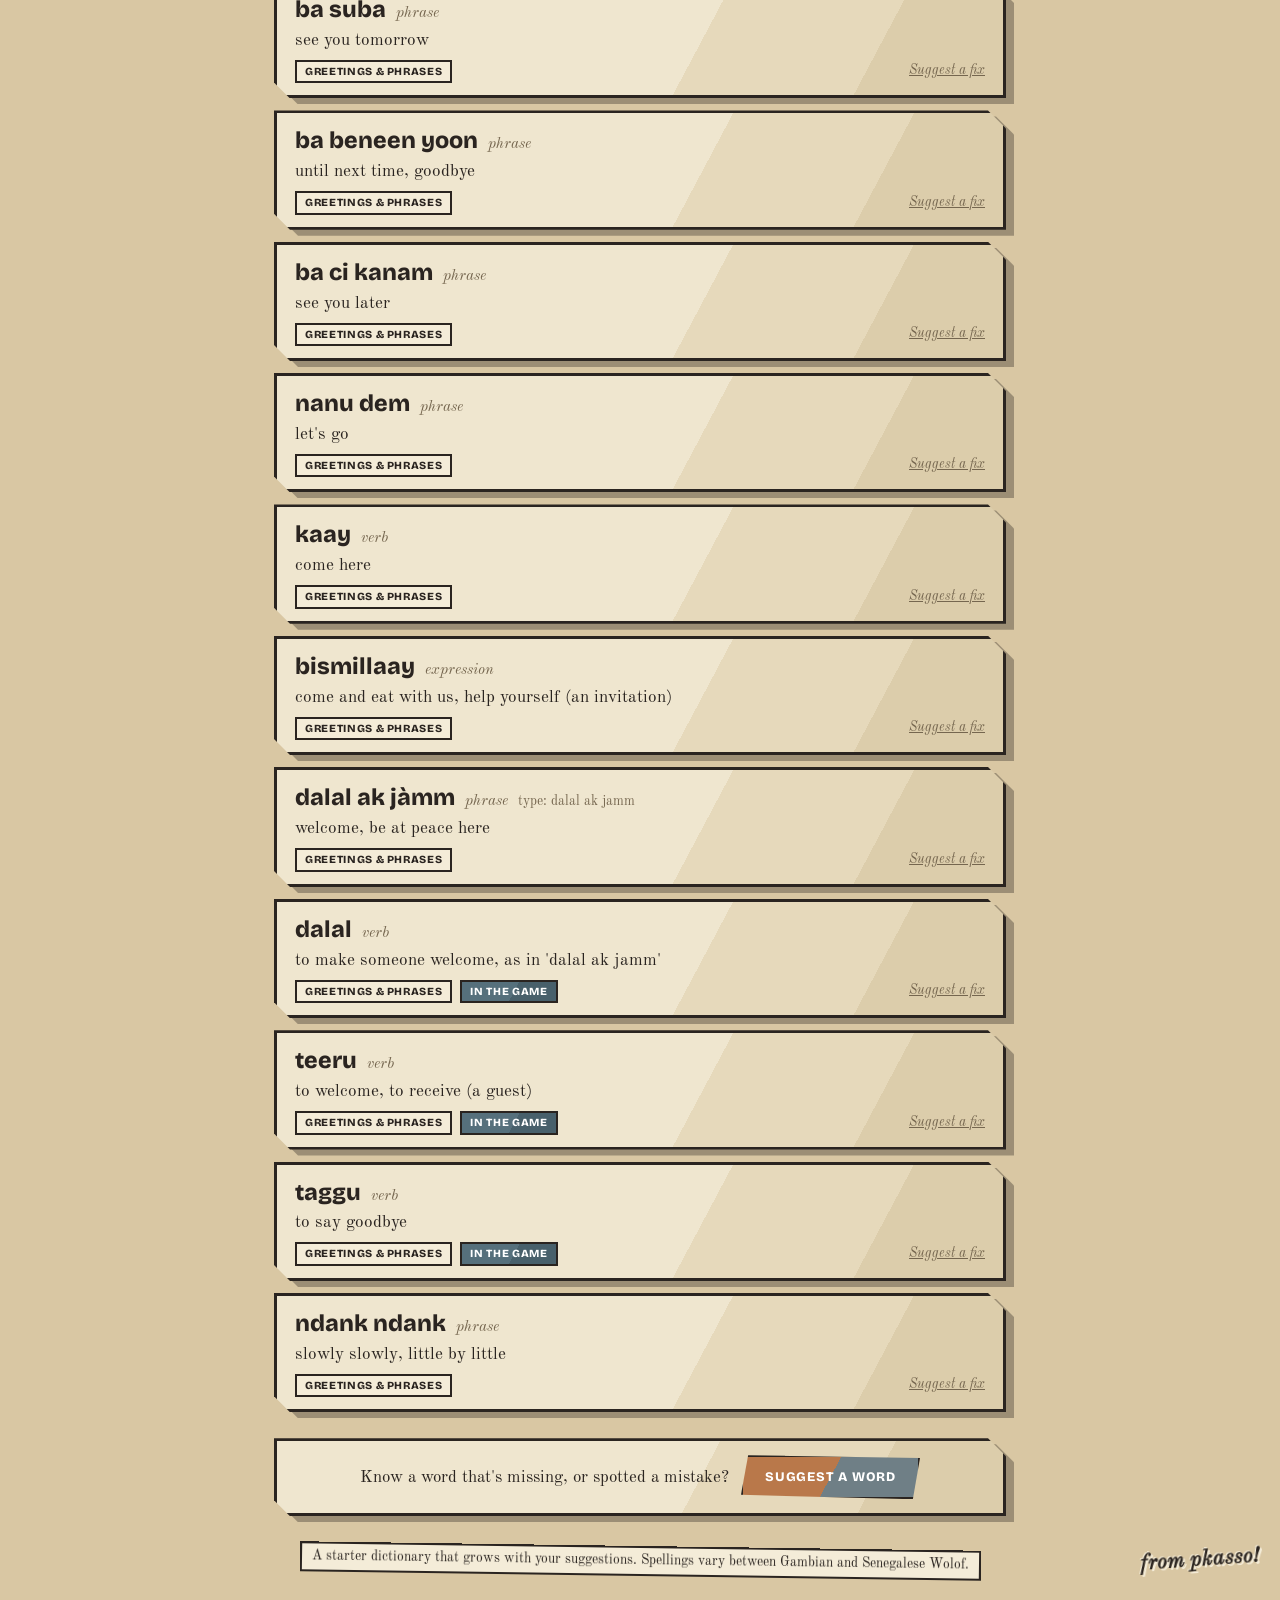
==== commit cda325f6: "Sign the canvas: from pkasso!" ====
--- a/dictionary/index.html
+++ b/dictionary/index.html
@@ -12,7 +12,7 @@
   <link rel="icon" href="../icon.svg" type="image/svg+xml">
   <link rel="preload" href="../assets/fonts/bricolage-grotesque-800.woff2" as="font" type="font/woff2" crossorigin>
   <script src="../assets/theme.js"></script>
-  <link rel="stylesheet" href="../assets/site.css?v=1">
+  <link rel="stylesheet" href="../assets/site.css?v=2">
   <style>
     .search { padding: 18px 18px 20px; }
     .search h1 { font-size: clamp(1.4rem, 5vw, 1.9rem); text-transform: uppercase; transform: rotate(-1deg); margin-bottom: 4px; }
@@ -106,7 +106,7 @@
       <button class="btn primary" id="suggestBtn">Suggest a word</button>
     </div></div>
   </main>
-  <footer class="foot"><span>A starter dictionary that grows with your suggestions. Spellings vary between Gambian and Senegalese Wolof.</span></footer>
+  <footer class="foot"><span>A starter dictionary that grows with your suggestions. Spellings vary between Gambian and Senegalese Wolof.</span><p class="sig">from pkasso!</p></footer>
 
   <dialog id="suggest">
     <form id="sForm" method="dialog">
--- a/assets/site.css
+++ b/assets/site.css
@@ -149,6 +149,13 @@
 .foot { text-align: center; padding: 6px 14px 18px; font-size: 0.85rem; }
 .foot span { background: var(--plaque); border: 2px solid var(--line); padding: 3px 10px; display: inline-block; transform: rotate(0.8deg); }
 
+/* the painter's signature, bottom right of the canvas */
+.foot .sig {
+  margin: 10px 0 0; text-align: right; padding-right: 6px;
+  font: italic 700 1.35rem var(--body); color: var(--ink);
+  transform: rotate(-4deg); text-shadow: 2px 2px 0 var(--plaque), -1px -1px 0 var(--plaque);
+}
+
 /* ---------- confetti (cubist shards) ---------- */
 canvas.fx { position: fixed; inset: 0; pointer-events: none; z-index: 60; }
 
